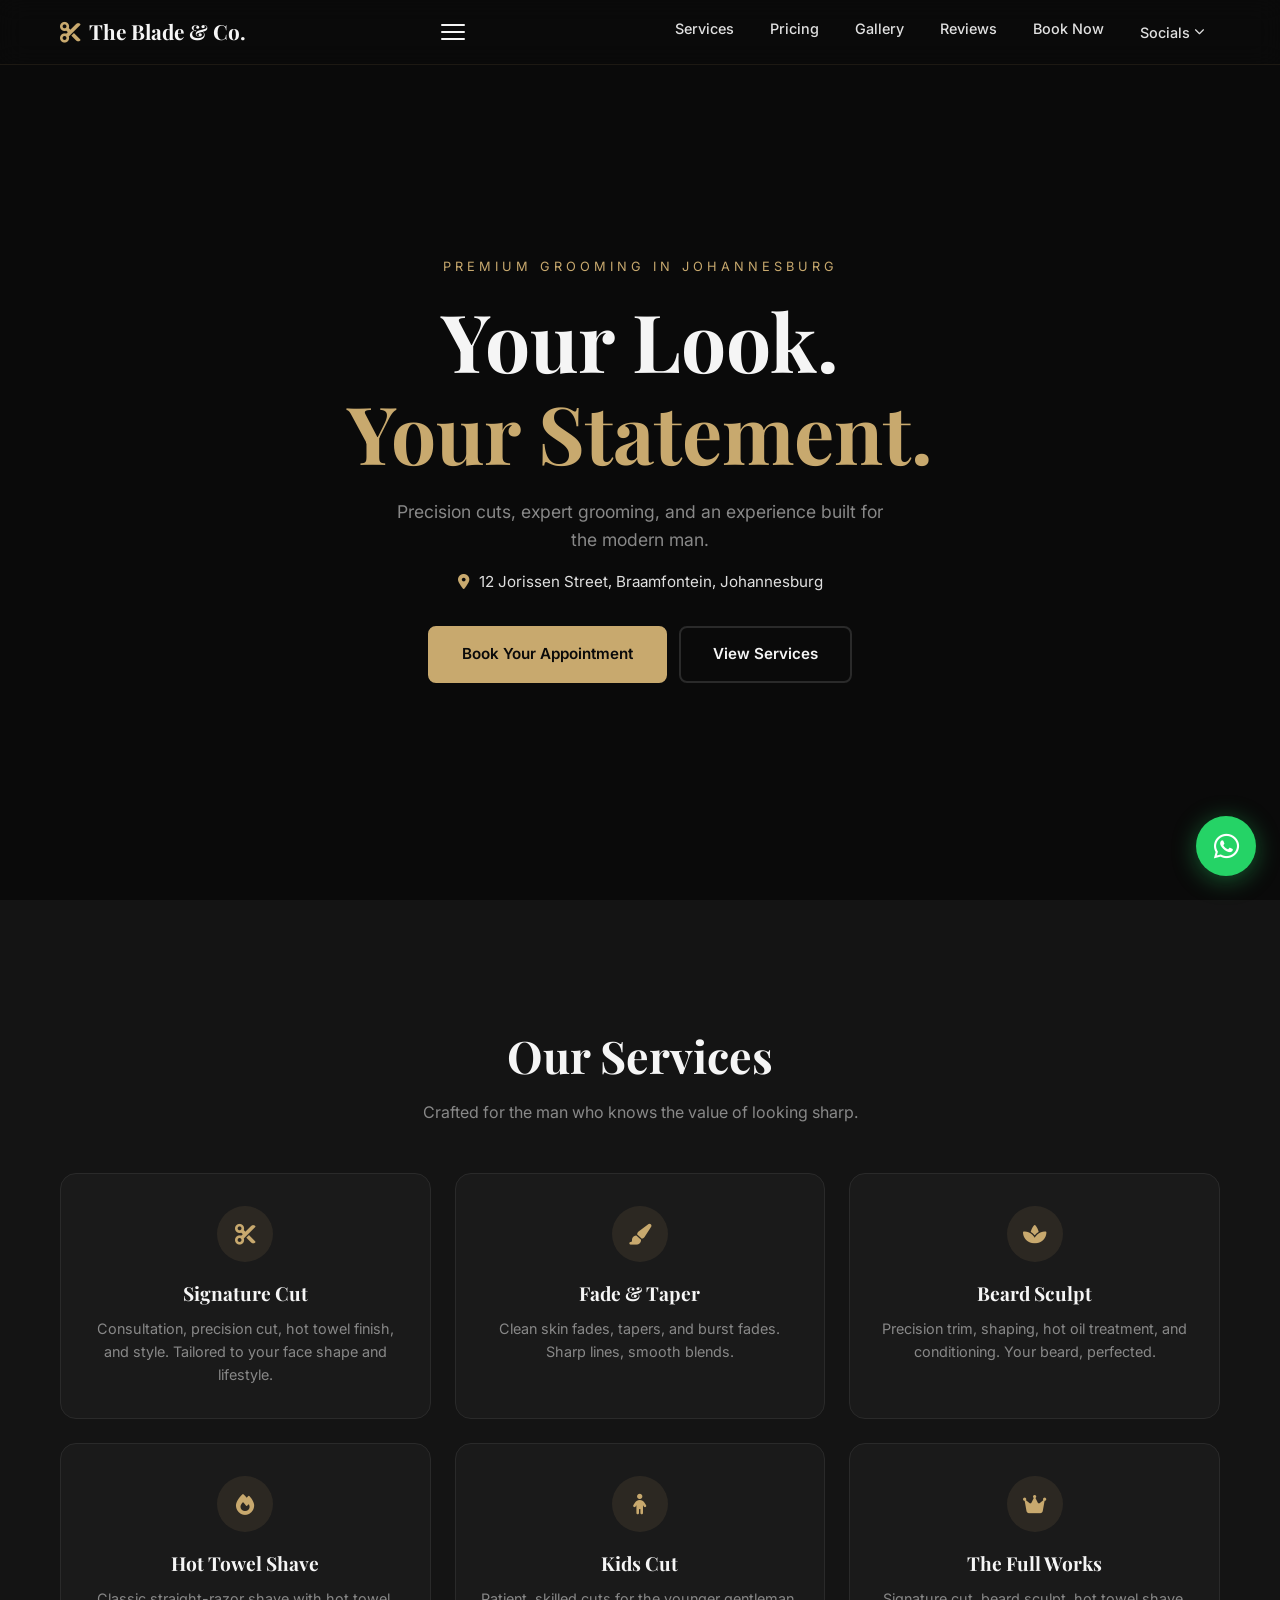
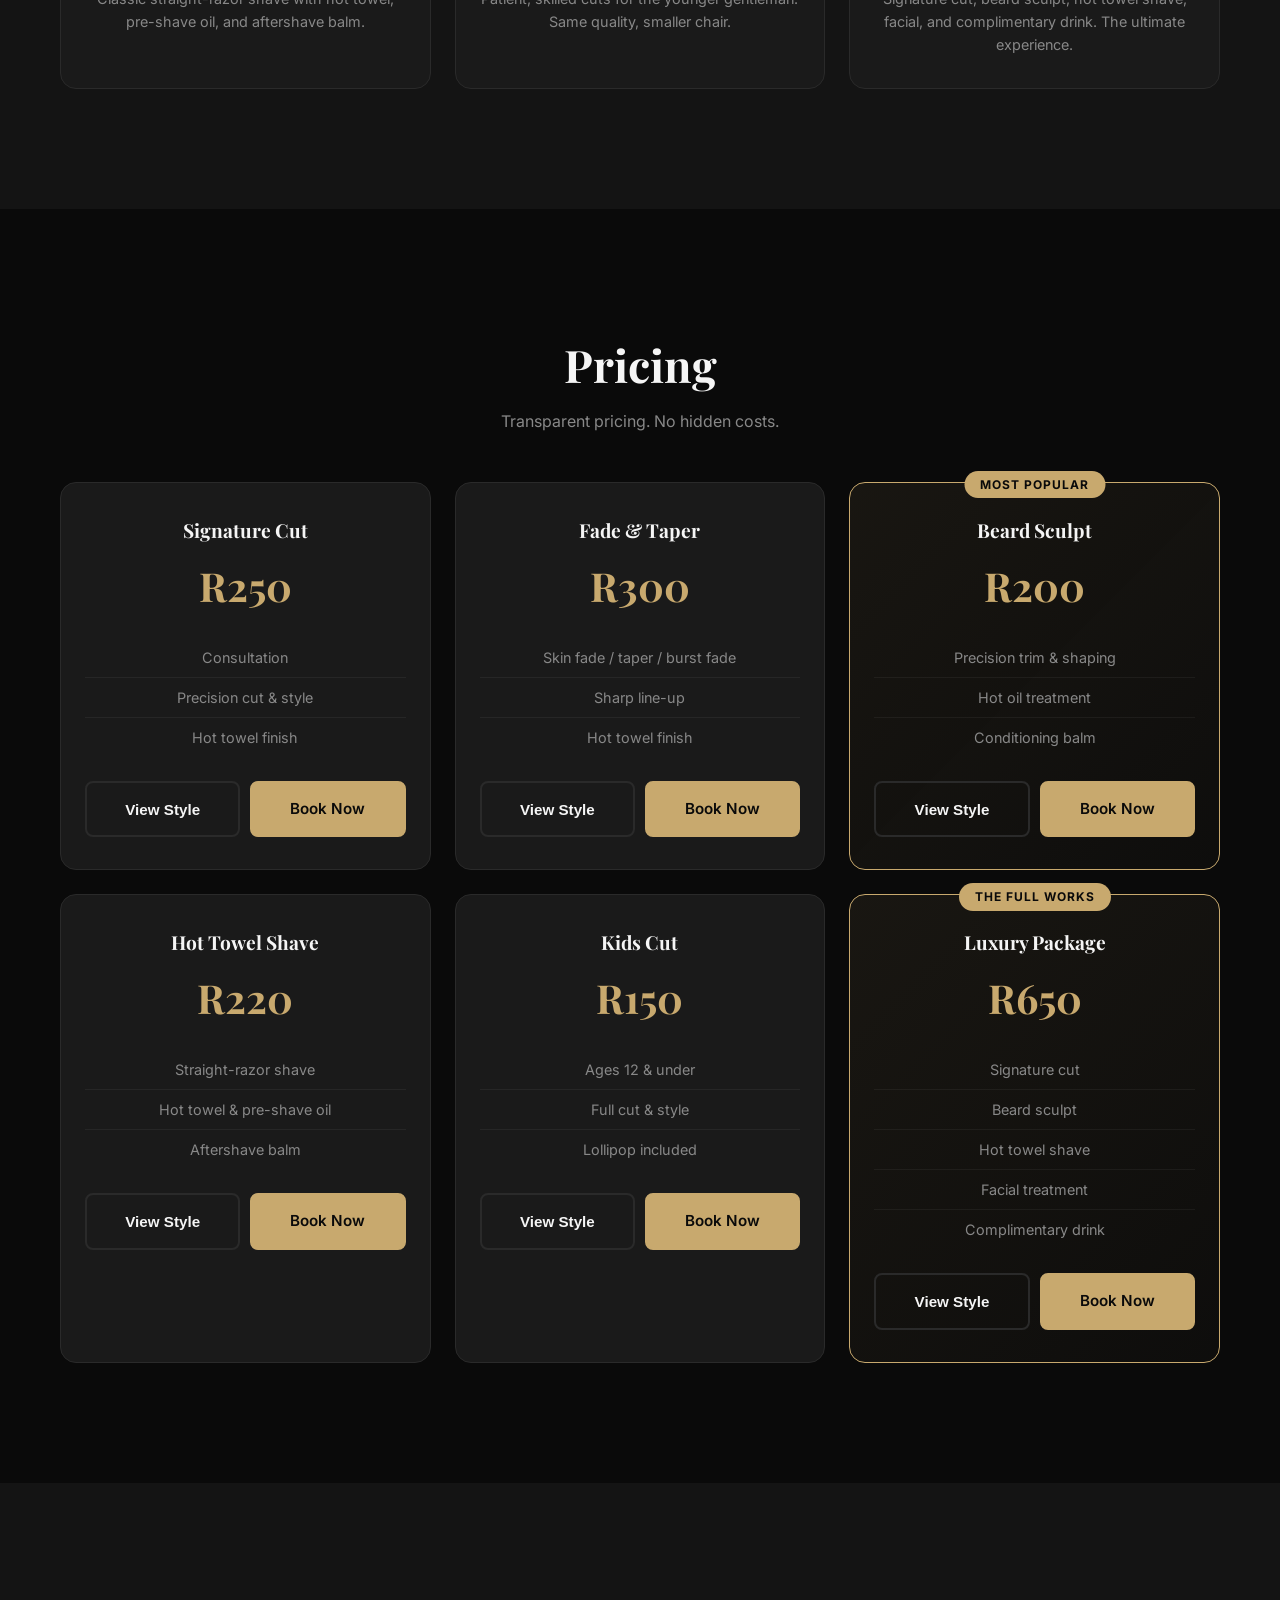
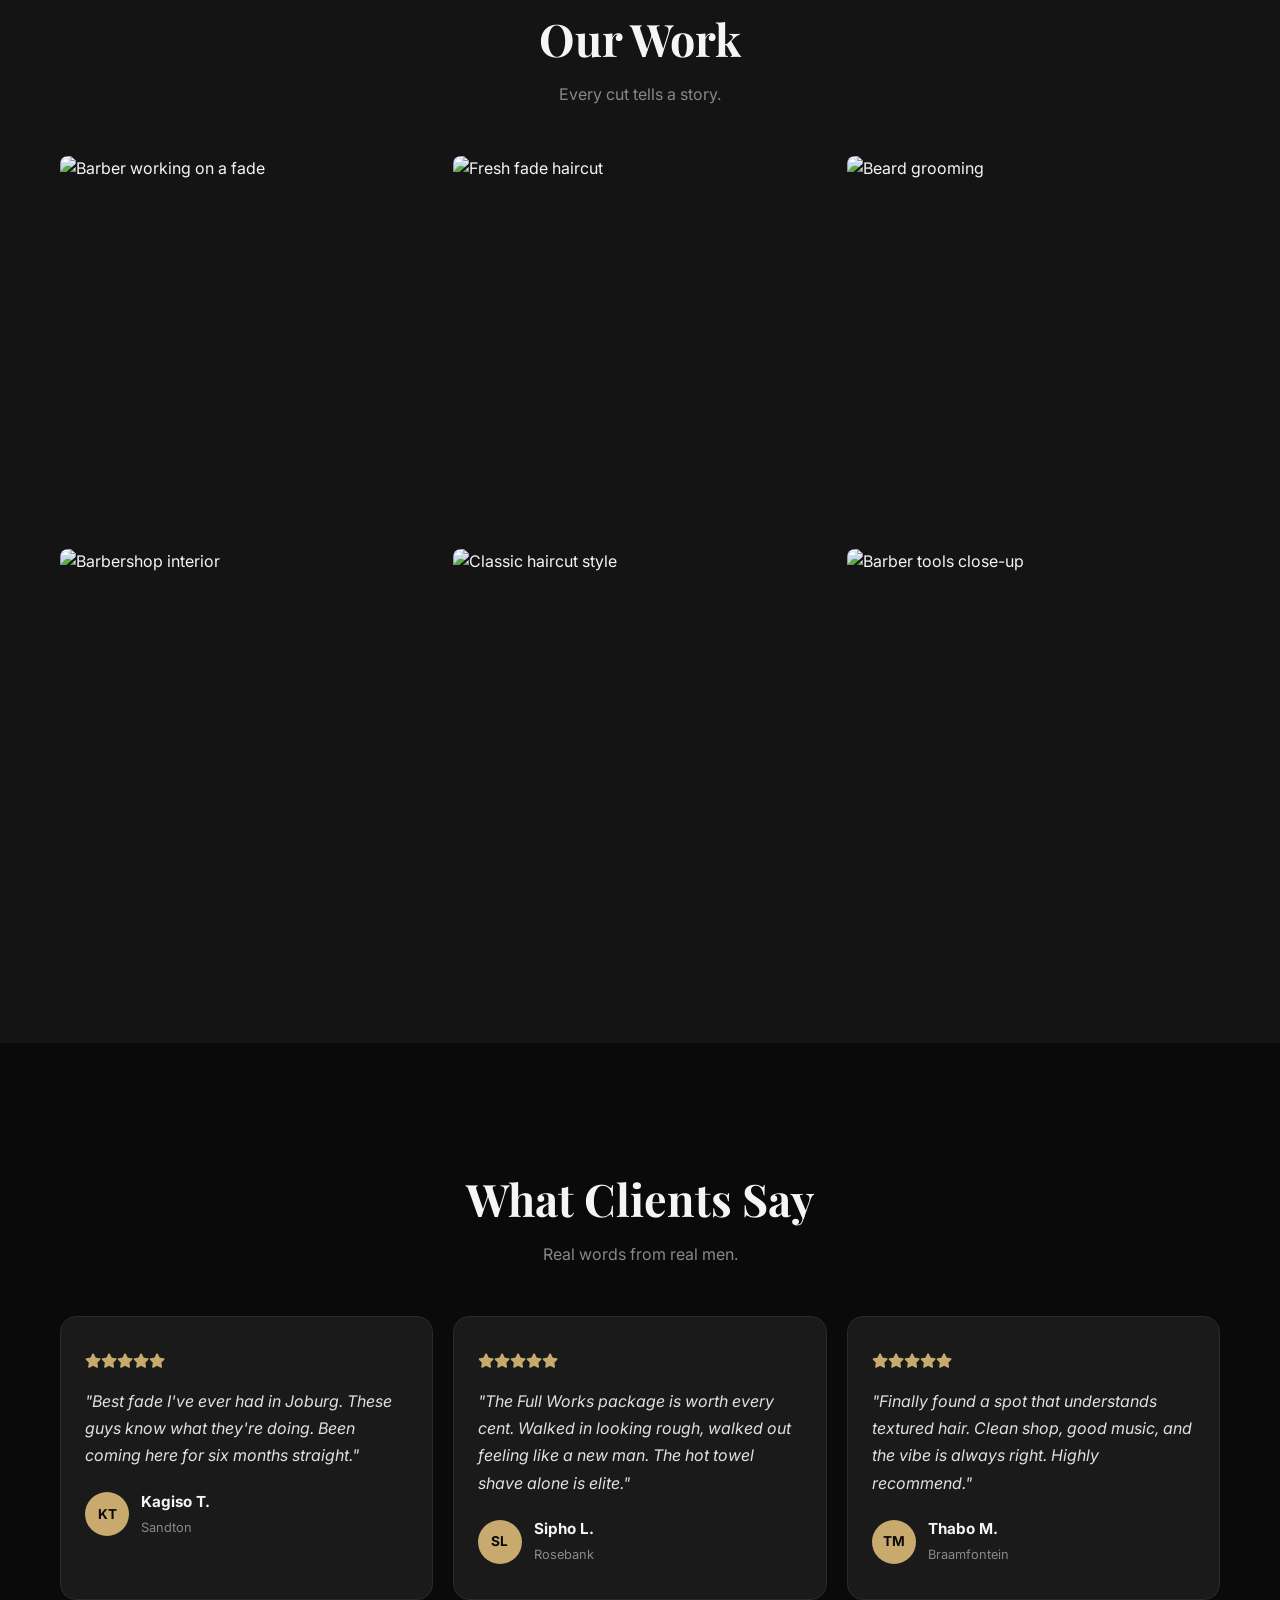
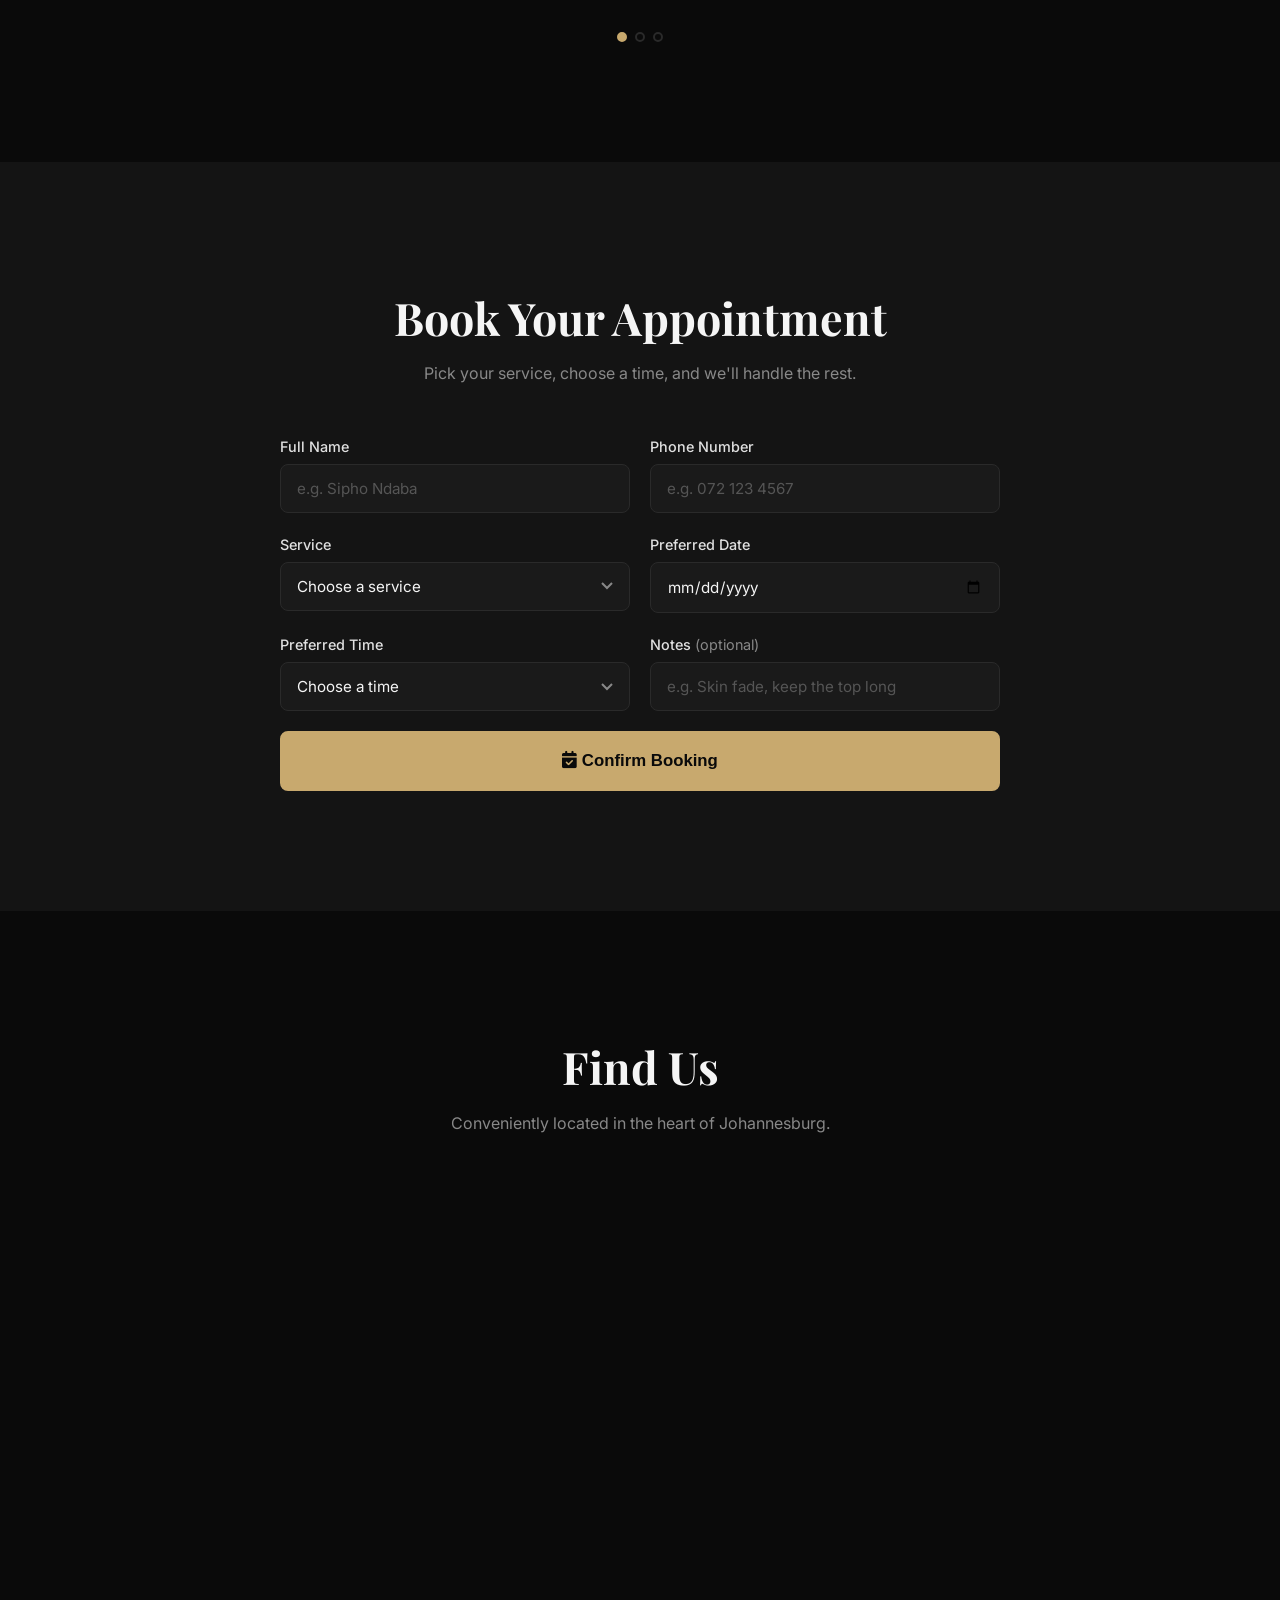
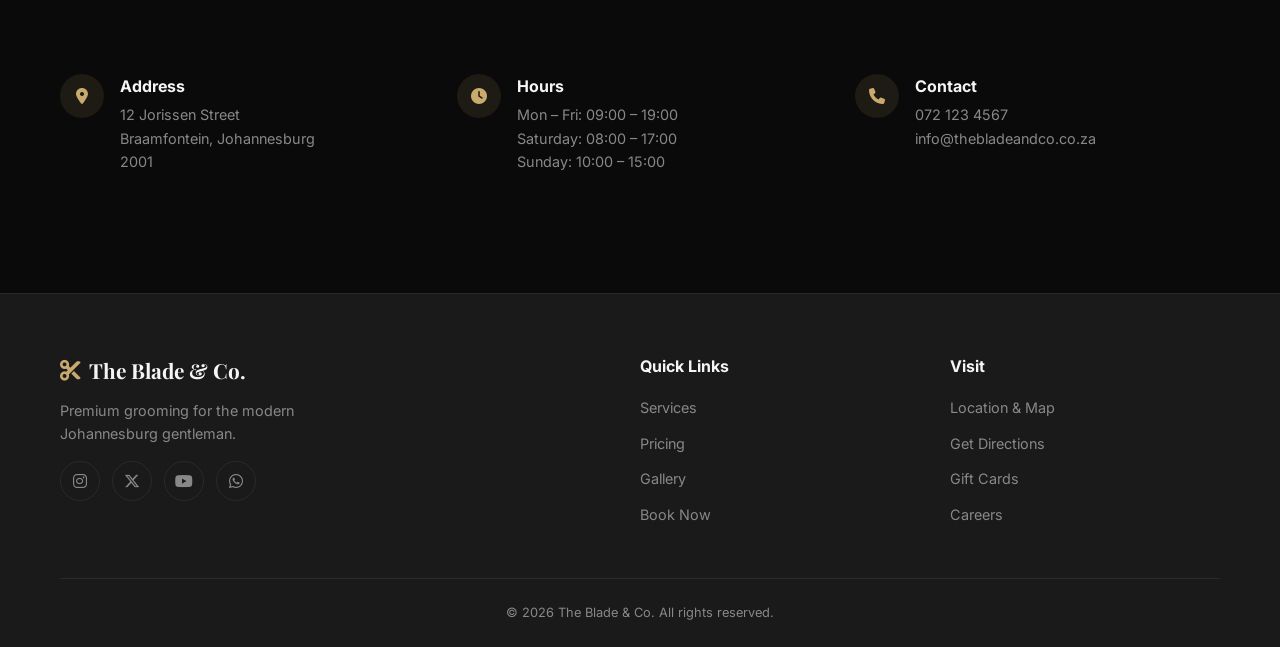
==== index.html @ 8d25466d "Fix: copy website files to repo root for GitHub Pages" ====
<!DOCTYPE html>
<html lang="en">
<head>
  <meta charset="UTF-8">
  <meta name="viewport" content="width=device-width, initial-scale=1.0">
  <title>The Blade & Co. | Premium Barbershop Johannesburg</title>
  <meta name="description" content="Premium barbershop in Johannesburg. Precision cuts, beard sculpting, and luxury grooming. Book your appointment today.">
  <link rel="preconnect" href="https://fonts.googleapis.com">
  <link rel="preconnect" href="https://fonts.gstatic.com" crossorigin>
  <link href="https://fonts.googleapis.com/css2?family=Inter:wght@400;500;600;700&family=Playfair+Display:wght@400;600;700&display=swap" rel="stylesheet">
  <link rel="stylesheet" href="https://cdnjs.cloudflare.com/ajax/libs/font-awesome/6.5.1/css/all.min.css">
  <link rel="stylesheet" href="css/style.css">
</head>
<body>

  <!-- NAV -->
  <nav class="navbar" id="navbar">
    <div class="nav-container">
      <a href="#hero" class="nav-logo">
        <i class="fas fa-cut"></i> The Blade & Co.
      </a>
      <button class="nav-toggle" id="navToggle" aria-label="Toggle menu">
        <span></span><span></span><span></span>
      </button>
      <ul class="nav-menu" id="navMenu">
        <li><a href="#services" class="nav-link">Services</a></li>
        <li><a href="#pricing" class="nav-link">Pricing</a></li>
        <li><a href="#gallery" class="nav-link">Gallery</a></li>
        <li><a href="#testimonials" class="nav-link">Reviews</a></li>
        <li><a href="#booking" class="nav-link">Book Now</a></li>
        <li class="nav-socials-item">
          <button class="nav-link nav-socials-btn" id="socialsBtn">Socials <i class="fas fa-chevron-down" style="font-size:0.65rem;margin-left:4px;"></i></button>
        </li>
      </ul>
    </div>
    <!-- Socials Dropdown -->
    <div class="socials-dropdown" id="socialsDropdown">
      <div class="socials-dropdown-inner">
        <a href="https://instagram.com/" target="_blank" rel="noopener noreferrer" aria-label="Instagram">
          <i class="fab fa-instagram"></i><span>Instagram</span>
        </a>
        <a href="https://twitter.com/" target="_blank" rel="noopener noreferrer" aria-label="Twitter / X">
          <i class="fab fa-x-twitter"></i><span>Twitter / X</span>
        </a>
        <a href="https://youtube.com/" target="_blank" rel="noopener noreferrer" aria-label="YouTube">
          <i class="fab fa-youtube"></i><span>YouTube</span>
        </a>
        <a href="https://wa.me/27721234567" target="_blank" rel="noopener noreferrer" aria-label="WhatsApp">
          <i class="fab fa-whatsapp"></i><span>WhatsApp</span>
        </a>
      </div>
    </div>
  </nav>

  <!-- HERO -->
  <header class="hero" id="hero">
    <div class="hero-overlay"></div>
    <div class="hero-content">
      <p class="hero-tagline">Premium Grooming in Johannesburg</p>
      <h1 class="hero-title">Your Look.<br><span class="gold">Your Statement.</span></h1>
      <p class="hero-sub">Precision cuts, expert grooming, and an experience built for the modern man.</p>
      <p class="hero-address"><i class="fas fa-map-marker-alt"></i> 12 Jorissen Street, Braamfontein, Johannesburg</p>
      <div class="hero-actions">
        <a href="#booking" class="btn btn-primary">Book Your Appointment</a>
        <a href="#services" class="btn btn-outline">View Services</a>
      </div>
    </div>
  </header>

  <!-- SERVICES -->
  <section class="section services" id="services">
    <div class="container">
      <h2 class="section-title">Our Services</h2>
      <p class="section-subtitle">Crafted for the man who knows the value of looking sharp.</p>
      <div class="services-grid">

        <div class="service-card">
          <div class="service-icon"><i class="fas fa-cut"></i></div>
          <h3>Signature Cut</h3>
          <p>Consultation, precision cut, hot towel finish, and style. Tailored to your face shape and lifestyle.</p>
        </div>

        <div class="service-card">
          <div class="service-icon"><i class="fas fa-paint-brush"></i></div>
          <h3>Fade & Taper</h3>
          <p>Clean skin fades, tapers, and burst fades. Sharp lines, smooth blends.</p>
        </div>

        <div class="service-card">
          <div class="service-icon"><i class="fas fa-spa"></i></div>
          <h3>Beard Sculpt</h3>
          <p>Precision trim, shaping, hot oil treatment, and conditioning. Your beard, perfected.</p>
        </div>

        <div class="service-card">
          <div class="service-icon"><i class="fas fa-fire"></i></div>
          <h3>Hot Towel Shave</h3>
          <p>Classic straight-razor shave with hot towel, pre-shave oil, and aftershave balm.</p>
        </div>

        <div class="service-card">
          <div class="service-icon"><i class="fas fa-child"></i></div>
          <h3>Kids Cut</h3>
          <p>Patient, skilled cuts for the younger gentleman. Same quality, smaller chair.</p>
        </div>

        <div class="service-card">
          <div class="service-icon"><i class="fas fa-crown"></i></div>
          <h3>The Full Works</h3>
          <p>Signature cut, beard sculpt, hot towel shave, facial, and complimentary drink. The ultimate experience.</p>
        </div>

      </div>
    </div>
  </section>

  <!-- PRICING -->
  <section class="section pricing" id="pricing">
    <div class="container">
      <h2 class="section-title">Pricing</h2>
      <p class="section-subtitle">Transparent pricing. No hidden costs.</p>
      <div class="pricing-grid">

        <div class="pricing-card">
          <h3>Signature Cut</h3>
          <div class="price">R250</div>
          <ul>
            <li>Consultation</li>
            <li>Precision cut & style</li>
            <li>Hot towel finish</li>
          </ul>
          <div class="pricing-actions">
            <button class="btn btn-outline btn-block view-style" data-image="https://images.unsplash.com/photo-1599351431202-1e0f0137899a?w=900&h=900&fit=crop">View Style</button>
            <a href="#booking" class="btn btn-primary btn-block">Book Now</a>
          </div>
        </div>

        <div class="pricing-card">
          <h3>Fade & Taper</h3>
          <div class="price">R300</div>
          <ul>
            <li>Skin fade / taper / burst fade</li>
            <li>Sharp line-up</li>
            <li>Hot towel finish</li>
          </ul>
          <div class="pricing-actions">
            <button class="btn btn-outline btn-block view-style" data-image="https://images.unsplash.com/photo-1621605815971-fbc98d665033?w=900&h=900&fit=crop">View Style</button>
            <a href="#booking" class="btn btn-primary btn-block">Book Now</a>
          </div>
        </div>

        <div class="pricing-card featured">
          <div class="featured-badge">Most Popular</div>
          <h3>Beard Sculpt</h3>
          <div class="price">R200</div>
          <ul>
            <li>Precision trim & shaping</li>
            <li>Hot oil treatment</li>
            <li>Conditioning balm</li>
          </ul>
          <div class="pricing-actions">
            <button class="btn btn-outline btn-block view-style" data-image="https://images.unsplash.com/photo-1605497788044-5a32c7078486?w=900&h=900&fit=crop">View Style</button>
            <a href="#booking" class="btn btn-primary btn-block">Book Now</a>
          </div>
        </div>

        <div class="pricing-card">
          <h3>Hot Towel Shave</h3>
          <div class="price">R220</div>
          <ul>
            <li>Straight-razor shave</li>
            <li>Hot towel & pre-shave oil</li>
            <li>Aftershave balm</li>
          </ul>
          <div class="pricing-actions">
            <button class="btn btn-outline btn-block view-style" data-image="https://images.unsplash.com/photo-1622286342621-4bd786c2447c?w=900&h=900&fit=crop">View Style</button>
            <a href="#booking" class="btn btn-primary btn-block">Book Now</a>
          </div>
        </div>

        <div class="pricing-card">
          <h3>Kids Cut</h3>
          <div class="price">R150</div>
          <ul>
            <li>Ages 12 & under</li>
            <li>Full cut & style</li>
            <li>Lollipop included</li>
          </ul>
          <div class="pricing-actions">
            <button class="btn btn-outline btn-block view-style" data-image="https://images.unsplash.com/photo-1503951914875-452162b0f3f1?w=900&h=900&fit=crop">View Style</button>
            <a href="#booking" class="btn btn-primary btn-block">Book Now</a>
          </div>
        </div>

        <div class="pricing-card featured">
          <div class="featured-badge">The Full Works</div>
          <h3>Luxury Package</h3>
          <div class="price">R650</div>
          <ul>
            <li>Signature cut</li>
            <li>Beard sculpt</li>
            <li>Hot towel shave</li>
            <li>Facial treatment</li>
            <li>Complimentary drink</li>
          </ul>
          <div class="pricing-actions">
            <button class="btn btn-outline btn-block view-style" data-image="https://images.unsplash.com/photo-1582095133179-bfd077bdb7c3?w=900&h=900&fit=crop">View Style</button>
            <a href="#booking" class="btn btn-primary btn-block">Book Now</a>
          </div>
        </div>

      </div>
    </div>
  </section>

  <!-- GALLERY -->
  <section class="section gallery" id="gallery">
    <div class="container">
      <h2 class="section-title">Our Work</h2>
      <p class="section-subtitle">Every cut tells a story.</p>
      <div class="gallery-grid">
        <div class="gallery-item"><img src="https://images.unsplash.com/photo-1599351431202-1e0f0137899a?w=600&h=600&fit=crop" alt="Barber working on a fade" loading="lazy"></div>
        <div class="gallery-item"><img src="https://images.unsplash.com/photo-1621605815971-fbc98d665033?w=600&h=600&fit=crop" alt="Fresh fade haircut" loading="lazy"></div>
        <div class="gallery-item"><img src="https://images.unsplash.com/photo-1605497788044-5a32c7078486?w=600&h=600&fit=crop" alt="Beard grooming" loading="lazy"></div>
        <div class="gallery-item"><img src="https://images.unsplash.com/photo-1622286342621-4bd786c2447c?w=600&h=600&fit=crop" alt="Barbershop interior" loading="lazy"></div>
        <div class="gallery-item"><img src="https://images.unsplash.com/photo-1503951914875-452162b0f3f1?w=600&h=600&fit=crop" alt="Classic haircut style" loading="lazy"></div>
        <div class="gallery-item"><img src="https://images.unsplash.com/photo-1582095133179-bfd077bdb7c3?w=600&h=600&fit=crop" alt="Barber tools close-up" loading="lazy"></div>
      </div>
    </div>
  </section>

  <!-- TESTIMONIALS -->
  <section class="section testimonials" id="testimonials">
    <div class="container">
      <h2 class="section-title">What Clients Say</h2>
      <p class="section-subtitle">Real words from real men.</p>
      <div class="testimonials-track" id="testimonialsTrack">
        <div class="testimonial-card">
          <div class="stars"><i class="fas fa-star"></i><i class="fas fa-star"></i><i class="fas fa-star"></i><i class="fas fa-star"></i><i class="fas fa-star"></i></div>
          <p>"Best fade I've ever had in Joburg. These guys know what they're doing. Been coming here for six months straight."</p>
          <div class="testimonial-author">
            <div class="author-avatar">KT</div>
            <div><strong>Kagiso T.</strong><span>Sandton</span></div>
          </div>
        </div>
        <div class="testimonial-card">
          <div class="stars"><i class="fas fa-star"></i><i class="fas fa-star"></i><i class="fas fa-star"></i><i class="fas fa-star"></i><i class="fas fa-star"></i></div>
          <p>"The Full Works package is worth every cent. Walked in looking rough, walked out feeling like a new man. The hot towel shave alone is elite."</p>
          <div class="testimonial-author">
            <div class="author-avatar">SL</div>
            <div><strong>Sipho L.</strong><span>Rosebank</span></div>
          </div>
        </div>
        <div class="testimonial-card">
          <div class="stars"><i class="fas fa-star"></i><i class="fas fa-star"></i><i class="fas fa-star"></i><i class="fas fa-star"></i><i class="fas fa-star"></i></div>
          <p>"Finally found a spot that understands textured hair. Clean shop, good music, and the vibe is always right. Highly recommend."</p>
          <div class="testimonial-author">
            <div class="author-avatar">TM</div>
            <div><strong>Thabo M.</strong><span>Braamfontein</span></div>
          </div>
        </div>
      </div>
      <div class="testimonial-dots" id="testimonialDots">
        <button class="dot active" data-index="0" aria-label="Review 1"></button>
        <button class="dot" data-index="1" aria-label="Review 2"></button>
        <button class="dot" data-index="2" aria-label="Review 3"></button>
      </div>
    </div>
  </section>

  <!-- BOOKING FORM -->
  <section class="section booking" id="booking">
    <div class="container">
      <h2 class="section-title">Book Your Appointment</h2>
      <p class="section-subtitle">Pick your service, choose a time, and we'll handle the rest.</p>
      <form class="booking-form" id="bookingForm">
        <div class="form-row">
          <div class="form-group">
            <label for="bookName">Full Name</label>
            <input type="text" id="bookName" name="name" placeholder="e.g. Sipho Ndaba" required>
          </div>
          <div class="form-group">
            <label for="bookPhone">Phone Number</label>
            <input type="tel" id="bookPhone" name="phone" placeholder="e.g. 072 123 4567" required>
          </div>
        </div>
        <div class="form-row">
          <div class="form-group">
            <label for="bookService">Service</label>
            <select id="bookService" name="service" required>
              <option value="" disabled selected>Choose a service</option>
              <option value="signature-cut">Signature Cut — R250</option>
              <option value="fade-taper">Fade & Taper — R300</option>
              <option value="beard-sculpt">Beard Sculpt — R200</option>
              <option value="hot-towel-shave">Hot Towel Shave — R220</option>
              <option value="kids-cut">Kids Cut — R150</option>
              <option value="full-works">The Full Works — R650</option>
            </select>
          </div>
          <div class="form-group">
            <label for="bookDate">Preferred Date</label>
            <input type="date" id="bookDate" name="date" required>
          </div>
        </div>
        <div class="form-row">
          <div class="form-group">
            <label for="bookTime">Preferred Time</label>
            <select id="bookTime" name="time" required>
              <option value="" disabled selected>Choose a time</option>
              <option value="09:00">09:00</option>
              <option value="09:30">09:30</option>
              <option value="10:00">10:00</option>
              <option value="10:30">10:30</option>
              <option value="11:00">11:00</option>
              <option value="11:30">11:30</option>
              <option value="12:00">12:00</option>
              <option value="12:30">12:30</option>
              <option value="13:00">13:00</option>
              <option value="13:30">13:30</option>
              <option value="14:00">14:00</option>
              <option value="14:30">14:30</option>
              <option value="15:00">15:00</option>
              <option value="15:30">15:30</option>
              <option value="16:00">16:00</option>
              <option value="16:30">16:30</option>
              <option value="17:00">17:00</option>
              <option value="17:30">17:30</option>
              <option value="18:00">18:00</option>
            </select>
          </div>
          <div class="form-group">
            <label for="bookNotes">Notes <span class="optional">(optional)</span></label>
            <input type="text" id="bookNotes" name="notes" placeholder="e.g. Skin fade, keep the top long">
          </div>
        </div>
        <button type="submit" class="btn btn-primary btn-block btn-lg">
          <i class="fas fa-calendar-check"></i> Confirm Booking
        </button>
      </form>
      <div class="booking-success" id="bookingSuccess">
        <i class="fas fa-check-circle"></i>
        <h3>Booking Request Sent!</h3>
        <p>We'll confirm your appointment via WhatsApp or phone within the hour.</p>
        <a href="#hero" class="btn btn-outline">Back to Top</a>
      </div>
    </div>
  </section>

  <!-- LOCATION -->
  <section class="section location" id="location">
    <div class="container">
      <h2 class="section-title">Find Us</h2>
      <p class="section-subtitle">Conveniently located in the heart of Johannesburg.</p>
      <div class="location-grid">
        <div class="location-map">
          <iframe
            src="https://www.google.com/maps/embed?pb=!1m18!1m12!1m3!1d3582.3!2d28.0473!3d-26.2041!2m3!1f0!2f0!3f0!3m2!1i1024!2i768!4f13.1!3m3!1m2!1s0x0%3A0x0!2sJohannesburg%2C%20South%20Africa!5e0!3m2!1sen!2sza!4v1700000000000!5m2!1sen!2sza"
            width="100%" height="400" style="border:0;" allowfullscreen="" loading="lazy"
            referrerpolicy="no-referrer-when-downgrade"
            title="The Blade & Co. location in Johannesburg">
          </iframe>
        </div>
        <div class="location-info">
          <div class="info-card">
            <div class="info-icon"><i class="fas fa-map-marker-alt"></i></div>
            <div>
              <h4>Address</h4>
              <p>12 Jorissen Street<br>Braamfontein, Johannesburg<br>2001</p>
            </div>
          </div>
          <div class="info-card">
            <div class="info-icon"><i class="fas fa-clock"></i></div>
            <div>
              <h4>Hours</h4>
              <p>Mon – Fri: 09:00 – 19:00<br>Saturday: 08:00 – 17:00<br>Sunday: 10:00 – 15:00</p>
            </div>
          </div>
          <div class="info-card">
            <div class="info-icon"><i class="fas fa-phone"></i></div>
            <div>
              <h4>Contact</h4>
              <p>072 123 4567<br>info@thebladeandco.co.za</p>
            </div>
          </div>
        </div>
      </div>
    </div>
  </section>

  <!-- FOOTER -->
  <footer class="footer">
    <div class="container">
      <div class="footer-grid">
        <div class="footer-brand">
          <a href="#hero" class="nav-logo"><i class="fas fa-cut"></i> The Blade & Co.</a>
          <p>Premium grooming for the modern Johannesburg gentleman.</p>
          <div class="footer-social">
            <a href="https://instagram.com/" target="_blank" rel="noopener noreferrer" aria-label="Instagram"><i class="fab fa-instagram"></i></a>
            <a href="https://twitter.com/" target="_blank" rel="noopener noreferrer" aria-label="Twitter / X"><i class="fab fa-x-twitter"></i></a>
            <a href="https://youtube.com/" target="_blank" rel="noopener noreferrer" aria-label="YouTube"><i class="fab fa-youtube"></i></a>
            <a href="https://wa.me/27721234567" target="_blank" rel="noopener noreferrer" aria-label="WhatsApp"><i class="fab fa-whatsapp"></i></a>
          </div>
        </div>
        <div class="footer-links">
          <h4>Quick Links</h4>
          <ul>
            <li><a href="#services">Services</a></li>
            <li><a href="#pricing">Pricing</a></li>
            <li><a href="#gallery">Gallery</a></li>
            <li><a href="#booking">Book Now</a></li>
          </ul>
        </div>
        <div class="footer-links">
          <h4>Visit</h4>
          <ul>
            <li><a href="#location">Location & Map</a></li>
            <li><a href="#">Get Directions</a></li>
            <li><a href="#">Gift Cards</a></li>
            <li><a href="#">Careers</a></li>
          </ul>
        </div>
      </div>
      <div class="footer-bottom">
        <p>&copy; 2026 The Blade & Co. All rights reserved.</p>
      </div>
    </div>
  </footer>

  <!-- WHATSAPP FLOATING BUTTON -->
  <a href="https://wa.me/27721234567?text=Hi%20The%20Blade%20%26%20Co.%2C%20I%27d%20like%20to%20book%20an%20appointment." class="whatsapp-float" id="whatsappBtn" target="_blank" rel="noopener noreferrer" aria-label="Chat on WhatsApp">
    <i class="fab fa-whatsapp"></i>
    <span class="whatsapp-tooltip">Chat with us</span>
  </a>

  <!-- LIGHTBOX -->
  <div class="lightbox" id="lightbox">
    <button class="lightbox-close" id="lightboxClose" aria-label="Close">&times;</button>
    <img class="lightbox-img" id="lightboxImg" src="" alt="Service style preview">
  </div>

  <script src="js/main.js"></script>
</body>
</html>
---- css/style.css ----
/* ============================================
   THE BLADE & CO. — Premium Barber Website
   Mobile-first CSS
   ============================================ */

/* ---------- RESET & BASE ---------- */
*, *::before, *::after {
  margin: 0;
  padding: 0;
  box-sizing: border-box;
}

:root {
  --black: #0a0a0a;
  --dark: #141414;
  --darker: #1a1a1a;
  --mid: #2a2a2a;
  --grey: #888;
  --light: #e0e0e0;
  --white: #f5f5f5;
  --gold: #C8A96E;
  --gold-dark: #a8894e;
  --gold-light: #d4bc88;
  --danger: #e74c3c;
  --font-body: 'Inter', -apple-system, BlinkMacSystemFont, sans-serif;
  --font-display: 'Playfair Display', Georgia, serif;
  --radius: 8px;
  --radius-lg: 16px;
  --shadow: 0 4px 24px rgba(0,0,0,0.4);
  --transition: 0.3s ease;
}

html {
  scroll-behavior: smooth;
  scroll-padding-top: 70px;
}

body {
  font-family: var(--font-body);
  background: var(--black);
  color: var(--white);
  line-height: 1.6;
  -webkit-font-smoothing: antialiased;
}

img {
  max-width: 100%;
  display: block;
}

a {
  color: var(--gold);
  text-decoration: none;
  transition: color var(--transition);
}

a:hover { color: var(--gold-light); }

ul { list-style: none; }

.container {
  width: 100%;
  max-width: 1200px;
  margin: 0 auto;
  padding: 0 20px;
}

.section {
  padding: 80px 0;
}

.section-title {
  font-family: var(--font-display);
  font-size: 2rem;
  text-align: center;
  margin-bottom: 8px;
}

.section-subtitle {
  text-align: center;
  color: var(--grey);
  margin-bottom: 48px;
  font-size: 1rem;
}

.gold { color: var(--gold); }

/* ---------- BUTTONS ---------- */
.btn {
  display: inline-block;
  padding: 14px 32px;
  border-radius: var(--radius);
  font-weight: 600;
  font-size: 0.95rem;
  cursor: pointer;
  transition: all var(--transition);
  border: 2px solid transparent;
  text-align: center;
}

.btn-primary {
  background: var(--gold);
  color: var(--black);
  border-color: var(--gold);
}

.btn-primary:hover {
  background: var(--gold-dark);
  border-color: var(--gold-dark);
  color: var(--white);
}

.btn-outline {
  background: transparent;
  color: var(--white);
  border-color: var(--mid);
}

.btn-outline:hover {
  border-color: var(--gold);
  color: var(--gold);
}

.btn-block {
  display: block;
  width: 100%;
}

.btn-lg {
  padding: 18px 32px;
  font-size: 1.05rem;
}

/* ---------- NAVBAR ---------- */
.navbar {
  position: fixed;
  top: 0;
  left: 0;
  right: 0;
  z-index: 1000;
  background: rgba(10, 10, 10, 0.9);
  backdrop-filter: blur(12px);
  -webkit-backdrop-filter: blur(12px);
  border-bottom: 1px solid rgba(200, 169, 110, 0.1);
  transition: background var(--transition);
}

.navbar.scrolled {
  background: rgba(10, 10, 10, 0.98);
  box-shadow: 0 2px 20px rgba(0,0,0,0.5);
}

.nav-container {
  max-width: 1200px;
  margin: 0 auto;
  padding: 0 20px;
  display: flex;
  align-items: center;
  justify-content: space-between;
  height: 64px;
}

.nav-logo {
  font-family: var(--font-display);
  font-size: 1.3rem;
  font-weight: 700;
  color: var(--white);
  display: flex;
  align-items: center;
  gap: 8px;
}

.nav-logo i { color: var(--gold); }

.nav-toggle {
  display: flex;
  flex-direction: column;
  gap: 5px;
  background: none;
  border: none;
  cursor: pointer;
  padding: 4px;
  z-index: 1002;
}

.nav-toggle span {
  display: block;
  width: 24px;
  height: 2px;
  background: var(--white);
  transition: all var(--transition);
  border-radius: 2px;
}

.nav-toggle.active span:nth-child(1) {
  transform: rotate(45deg) translate(5px, 5px);
}

.nav-toggle.active span:nth-child(2) {
  opacity: 0;
}

.nav-toggle.active span:nth-child(3) {
  transform: rotate(-45deg) translate(5px, -5px);
}

/* Nav menu — works at ALL screen sizes now */
.nav-menu {
  display: flex;
  gap: 4px;
}

.nav-link {
  padding: 8px 16px;
  color: var(--light);
  font-size: 0.9rem;
  font-weight: 500;
  border-radius: var(--radius);
  transition: all var(--transition);
  background: none;
  border: none;
  font-family: var(--font-body);
  cursor: pointer;
}

.nav-link:hover,
.nav-link.active {
  color: var(--gold);
  background: rgba(200, 169, 110, 0.08);
}

.nav-socials-item {
  position: relative;
}

.nav-socials-btn {
  display: flex;
  align-items: center;
}

/* Socials Dropdown */
.socials-dropdown {
  display: none;
  position: absolute;
  top: 64px;
  right: 0;
  left: 0;
  background: var(--darker);
  border-bottom: 1px solid var(--mid);
  padding: 24px;
  z-index: 1000;
}

.socials-dropdown.open {
  display: block;
}

.socials-dropdown-inner {
  max-width: 1200px;
  margin: 0 auto;
  display: flex;
  justify-content: center;
  gap: 32px;
}

.socials-dropdown a {
  display: flex;
  flex-direction: column;
  align-items: center;
  gap: 8px;
  color: var(--grey);
  padding: 12px 20px;
  border-radius: var(--radius);
  transition: all var(--transition);
  border: 1px solid var(--mid);
  min-width: 110px;
}

.socials-dropdown a:hover {
  color: var(--gold);
  border-color: var(--gold);
  background: rgba(200, 169, 110, 0.08);
  transform: translateY(-2px);
}

.socials-dropdown a i {
  font-size: 1.6rem;
}

.socials-dropdown a span {
  font-size: 0.8rem;
  font-weight: 500;
}

/* ---------- HERO ---------- */
.hero {
  position: relative;
  min-height: 100vh;
  display: flex;
  align-items: center;
  justify-content: center;
  text-align: center;
  background: url('https://images.unsplash.com/photo-1585747860019-024de09c12e4?w=1920&h=1080&fit=crop') center/cover no-repeat;
  padding: 120px 20px 80px;
}

.hero-overlay {
  position: absolute;
  inset: 0;
  background: linear-gradient(
    to bottom,
    rgba(10, 10, 10, 0.75) 0%,
    rgba(10, 10, 10, 0.85) 50%,
    rgba(10, 10, 10, 0.95) 100%
  );
}

.hero-content {
  position: relative;
  z-index: 1;
  max-width: 680px;
}

.hero-tagline {
  text-transform: uppercase;
  letter-spacing: 4px;
  font-size: 0.8rem;
  color: var(--gold);
  margin-bottom: 16px;
}

.hero-title {
  font-family: var(--font-display);
  font-size: 3rem;
  line-height: 1.15;
  margin-bottom: 20px;
}

.hero-sub {
  color: var(--grey);
  font-size: 1.1rem;
  margin-bottom: 16px;
  max-width: 500px;
  margin-left: auto;
  margin-right: auto;
}

.hero-address {
  color: var(--light);
  font-size: 0.95rem;
  margin-bottom: 32px;
}

.hero-address i {
  color: var(--gold);
  margin-right: 6px;
}

.hero-actions {
  display: flex;
  flex-direction: column;
  gap: 12px;
  align-items: center;
}

/* ---------- SERVICES ---------- */
.services { background: var(--dark); }

.services-grid {
  display: grid;
  grid-template-columns: 1fr;
  gap: 20px;
}

.service-card {
  background: var(--darker);
  border: 1px solid var(--mid);
  border-radius: var(--radius-lg);
  padding: 32px 24px;
  text-align: center;
  transition: all var(--transition);
}

.service-card:hover {
  border-color: var(--gold);
  transform: translateY(-4px);
  box-shadow: 0 8px 32px rgba(200, 169, 110, 0.1);
}

.service-icon {
  width: 56px;
  height: 56px;
  margin: 0 auto 16px;
  background: rgba(200, 169, 110, 0.1);
  border-radius: 50%;
  display: flex;
  align-items: center;
  justify-content: center;
  font-size: 1.3rem;
  color: var(--gold);
}

.service-card h3 {
  font-family: var(--font-display);
  font-size: 1.2rem;
  margin-bottom: 8px;
}

.service-card p {
  color: var(--grey);
  font-size: 0.9rem;
}

/* ---------- PRICING ---------- */
.pricing { background: var(--black); }

.pricing-grid {
  display: grid;
  grid-template-columns: 1fr;
  gap: 20px;
}

.pricing-card {
  background: var(--darker);
  border: 1px solid var(--mid);
  border-radius: var(--radius-lg);
  padding: 32px 24px;
  text-align: center;
  position: relative;
  transition: all var(--transition);
}

.pricing-card:hover {
  border-color: var(--gold);
  transform: translateY(-4px);
}

.pricing-card.featured {
  border-color: var(--gold);
  background: linear-gradient(135deg, rgba(200,169,110,0.08), rgba(200,169,110,0.02));
}

.featured-badge {
  position: absolute;
  top: -12px;
  left: 50%;
  transform: translateX(-50%);
  background: var(--gold);
  color: var(--black);
  font-size: 0.75rem;
  font-weight: 700;
  padding: 4px 16px;
  border-radius: 20px;
  text-transform: uppercase;
  letter-spacing: 1px;
}

.pricing-card h3 {
  font-family: var(--font-display);
  font-size: 1.2rem;
  margin-bottom: 8px;
}

.price {
  font-size: 2.5rem;
  font-weight: 700;
  color: var(--gold);
  margin-bottom: 20px;
  font-family: var(--font-display);
}

.pricing-card ul {
  margin-bottom: 24px;
}

.pricing-card li {
  padding: 8px 0;
  color: var(--grey);
  font-size: 0.9rem;
  border-bottom: 1px solid rgba(255,255,255,0.05);
}

.pricing-card li:last-child { border: none; }

.pricing-actions {
  display: flex;
  flex-direction: column;
  gap: 10px;
}

/* ---------- GALLERY ---------- */
.gallery { background: var(--dark); }

.gallery-grid {
  display: grid;
  grid-template-columns: 1fr 1fr;
  gap: 12px;
}

.gallery-item {
  border-radius: var(--radius);
  overflow: hidden;
  aspect-ratio: 1;
  cursor: pointer;
}

.gallery-item img {
  width: 100%;
  height: 100%;
  object-fit: cover;
  transition: transform 0.5s ease;
}

.gallery-item:hover img {
  transform: scale(1.08);
}

/* ---------- TESTIMONIALS ---------- */
.testimonials { background: var(--black); overflow: hidden; }

.testimonials-track {
  display: flex;
  gap: 20px;
  transition: transform 0.5s ease;
  padding-bottom: 8px;
}

.testimonial-card {
  min-width: 100%;
  background: var(--darker);
  border: 1px solid var(--mid);
  border-radius: var(--radius-lg);
  padding: 32px 24px;
}

.stars {
  color: var(--gold);
  margin-bottom: 16px;
  font-size: 0.9rem;
}

.testimonial-card p {
  color: var(--light);
  font-size: 1rem;
  line-height: 1.7;
  margin-bottom: 20px;
  font-style: italic;
}

.testimonial-author {
  display: flex;
  align-items: center;
  gap: 12px;
}

.author-avatar {
  width: 44px;
  height: 44px;
  border-radius: 50%;
  background: var(--gold);
  color: var(--black);
  display: flex;
  align-items: center;
  justify-content: center;
  font-weight: 700;
  font-size: 0.85rem;
}

.testimonial-author strong {
  display: block;
  font-size: 0.95rem;
}

.testimonial-author span {
  color: var(--grey);
  font-size: 0.8rem;
}

.testimonial-dots {
  display: flex;
  justify-content: center;
  gap: 8px;
  margin-top: 24px;
}

.dot {
  width: 10px;
  height: 10px;
  border-radius: 50%;
  border: 2px solid var(--mid);
  background: transparent;
  cursor: pointer;
  transition: all var(--transition);
  padding: 0;
}

.dot.active {
  background: var(--gold);
  border-color: var(--gold);
}

/* ---------- BOOKING ---------- */
.booking { background: var(--dark); }

.booking-form {
  max-width: 720px;
  margin: 0 auto;
}

.form-row {
  display: grid;
  grid-template-columns: 1fr;
  gap: 20px;
  margin-bottom: 20px;
}

.form-group label {
  display: block;
  margin-bottom: 6px;
  font-weight: 500;
  font-size: 0.9rem;
  color: var(--light);
}

.optional {
  color: var(--grey);
  font-weight: 400;
}

.form-group input,
.form-group select {
  width: 100%;
  padding: 14px 16px;
  background: var(--darker);
  border: 1px solid var(--mid);
  border-radius: var(--radius);
  color: var(--white);
  font-family: var(--font-body);
  font-size: 0.95rem;
  transition: border-color var(--transition);
  appearance: none;
  -webkit-appearance: none;
}

.form-group select {
  background-image: url("data:image/svg+xml,%3Csvg xmlns='http://www.w3.org/2000/svg' width='12' height='8'%3E%3Cpath d='M1 1l5 5 5-5' stroke='%23888' stroke-width='2' fill='none'/%3E%3C/svg%3E");
  background-repeat: no-repeat;
  background-position: right 16px center;
  padding-right: 40px;
}

.form-group input:focus,
.form-group select:focus {
  outline: none;
  border-color: var(--gold);
}

.form-group input::placeholder {
  color: #555;
}

.booking-form .btn-lg {
  margin-top: 8px;
}

.booking-success {
  display: none;
  text-align: center;
  padding: 48px 20px;
  max-width: 480px;
  margin: 0 auto;
}

.booking-success.show {
  display: block;
}

.booking-success i {
  font-size: 3rem;
  color: var(--gold);
  margin-bottom: 16px;
}

.booking-success h3 {
  font-family: var(--font-display);
  font-size: 1.5rem;
  margin-bottom: 12px;
}

.booking-success p {
  color: var(--grey);
  margin-bottom: 24px;
}

/* ---------- LOCATION ---------- */
.location { background: var(--black); }

.location-grid {
  display: grid;
  grid-template-columns: 1fr;
  gap: 32px;
}

.location-map {
  border-radius: var(--radius-lg);
  overflow: hidden;
}

.location-map iframe {
  width: 100%;
  height: 300px;
}

.location-info {
  display: flex;
  flex-direction: column;
  gap: 20px;
}

.info-card {
  display: flex;
  gap: 16px;
  align-items: flex-start;
}

.info-icon {
  width: 44px;
  height: 44px;
  min-width: 44px;
  background: rgba(200, 169, 110, 0.1);
  border-radius: 50%;
  display: flex;
  align-items: center;
  justify-content: center;
  color: var(--gold);
}

.info-card h4 {
  font-size: 1rem;
  margin-bottom: 4px;
}

.info-card p {
  color: var(--grey);
  font-size: 0.9rem;
  line-height: 1.6;
}

/* ---------- FOOTER ---------- */
.footer {
  background: var(--darker);
  padding: 60px 0 24px;
  border-top: 1px solid var(--mid);
}

.footer-grid {
  display: grid;
  grid-template-columns: 1fr;
  gap: 40px;
  margin-bottom: 40px;
}

.footer-brand p {
  color: var(--grey);
  margin-top: 12px;
  font-size: 0.9rem;
  max-width: 280px;
}

.footer-social {
  display: flex;
  gap: 12px;
  margin-top: 16px;
}

.footer-social a {
  width: 40px;
  height: 40px;
  border-radius: 50%;
  border: 1px solid var(--mid);
  display: flex;
  align-items: center;
  justify-content: center;
  color: var(--grey);
  transition: all var(--transition);
}

.footer-social a:hover {
  border-color: var(--gold);
  color: var(--gold);
}

.footer-links h4 {
  font-size: 1rem;
  margin-bottom: 16px;
}

.footer-links li {
  margin-bottom: 10px;
}

.footer-links a {
  color: var(--grey);
  font-size: 0.9rem;
  transition: color var(--transition);
}

.footer-links a:hover { color: var(--gold); }

.footer-bottom {
  text-align: center;
  padding-top: 24px;
  border-top: 1px solid var(--mid);
  color: var(--grey);
  font-size: 0.8rem;
}

/* ---------- WHATSAPP FLOAT ---------- */
.whatsapp-float {
  position: fixed;
  bottom: 24px;
  right: 24px;
  z-index: 999;
  width: 60px;
  height: 60px;
  background: #25D366;
  border-radius: 50%;
  display: flex;
  align-items: center;
  justify-content: center;
  font-size: 1.8rem;
  color: #fff;
  box-shadow: 0 4px 24px rgba(37, 211, 102, 0.4);
  transition: all var(--transition);
  animation: whatsappPulse 2s infinite;
}

.whatsapp-float:hover {
  transform: scale(1.1);
  color: #fff;
}

.whatsapp-tooltip {
  position: absolute;
  right: 72px;
  top: 50%;
  transform: translateY(-50%);
  background: var(--white);
  color: var(--black);
  padding: 6px 14px;
  border-radius: 6px;
  font-size: 0.8rem;
  font-weight: 500;
  white-space: nowrap;
  opacity: 0;
  pointer-events: none;
  transition: opacity var(--transition);
}

.whatsapp-float:hover .whatsapp-tooltip {
  opacity: 1;
}

@keyframes whatsappPulse {
  0%, 100% { box-shadow: 0 4px 24px rgba(37, 211, 102, 0.4); }
  50% { box-shadow: 0 4px 32px rgba(37, 211, 102, 0.7); }
}

/* ---------- LIGHTBOX ---------- */
.lightbox {
  display: none;
  position: fixed;
  inset: 0;
  z-index: 2000;
  background: rgba(0, 0, 0, 0.92);
  align-items: center;
  justify-content: center;
  padding: 40px;
  cursor: pointer;
}

.lightbox.open {
  display: flex;
}

.lightbox-close {
  position: absolute;
  top: 20px;
  right: 24px;
  background: none;
  border: none;
  color: var(--white);
  font-size: 2.5rem;
  cursor: pointer;
  transition: color var(--transition);
  line-height: 1;
  z-index: 2001;
}

.lightbox-close:hover {
  color: var(--gold);
}

.lightbox-img {
  max-width: 90vw;
  max-height: 85vh;
  border-radius: var(--radius-lg);
  box-shadow: 0 8px 48px rgba(0, 0, 0, 0.6);
  object-fit: contain;
}

/* ============================================
   TABLET — 768px+
   ============================================ */
@media (min-width: 768px) {
  .section { padding: 100px 0; }

  .section-title { font-size: 2.5rem; }

  .hero-title { font-size: 4rem; }

  .hero-actions {
    flex-direction: row;
    justify-content: center;
  }

  .services-grid {
    grid-template-columns: repeat(2, 1fr);
  }

  .pricing-grid {
    grid-template-columns: repeat(2, 1fr);
  }

  .gallery-grid {
    grid-template-columns: repeat(3, 1fr);
    gap: 16px;
  }

  .testimonial-card {
    min-width: calc(50% - 10px);
  }

  .form-row {
    grid-template-columns: repeat(2, 1fr);
  }

  .location-map iframe { height: 400px; }

  .location-info {
    flex-direction: row;
    flex-wrap: wrap;
    gap: 32px;
  }

  .info-card { flex: 1; min-width: 200px; }

  .footer-grid {
    grid-template-columns: 2fr 1fr 1fr;
  }
}

/* ============================================
   DESKTOP — 1024px+
   ============================================ */
@media (min-width: 1024px) {
  .section { padding: 120px 0; }

  .section-title { font-size: 2.8rem; }

  .hero-title { font-size: 5rem; }

  .services-grid {
    grid-template-columns: repeat(3, 1fr);
    gap: 24px;
  }

  .pricing-grid {
    grid-template-columns: repeat(3, 1fr);
    gap: 24px;
  }

  .gallery-grid {
    gap: 20px;
  }

  .testimonial-card {
    min-width: calc(33.333% - 14px);
  }

  .location-map iframe { height: 450px; }

  .pricing-actions {
    flex-direction: row;
    gap: 10px;
  }

  .pricing-actions .btn {
    flex: 1;
  }
}

/* ---------- MOBILE / TABLET MENU (below 768px) ---------- */
@media (max-width: 767px) {
  .nav-menu {
    position: fixed;
    top: 0;
    right: -100%;
    width: 280px;
    height: 100vh;
    background: var(--darker);
    flex-direction: column;
    padding: 80px 32px 32px;
    gap: 4px;
    transition: right var(--transition);
    border-left: 1px solid var(--mid);
    z-index: 1001;
  }

  .nav-menu.open {
    right: 0;
  }

  .nav-link {
    padding: 14px 16px;
    font-size: 1rem;
  }

  .nav-menu::before {
    content: '';
    position: fixed;
    inset: 0;
    background: rgba(0,0,0,0.5);
    opacity: 0;
    pointer-events: none;
    transition: opacity var(--transition);
  }

  .nav-menu.open::before {
    opacity: 1;
    pointer-events: auto;
  }

  .socials-dropdown-inner {
    flex-wrap: wrap;
    gap: 16px;
  }

  .socials-dropdown a {
    min-width: 90px;
    padding: 10px 14px;
  }
}
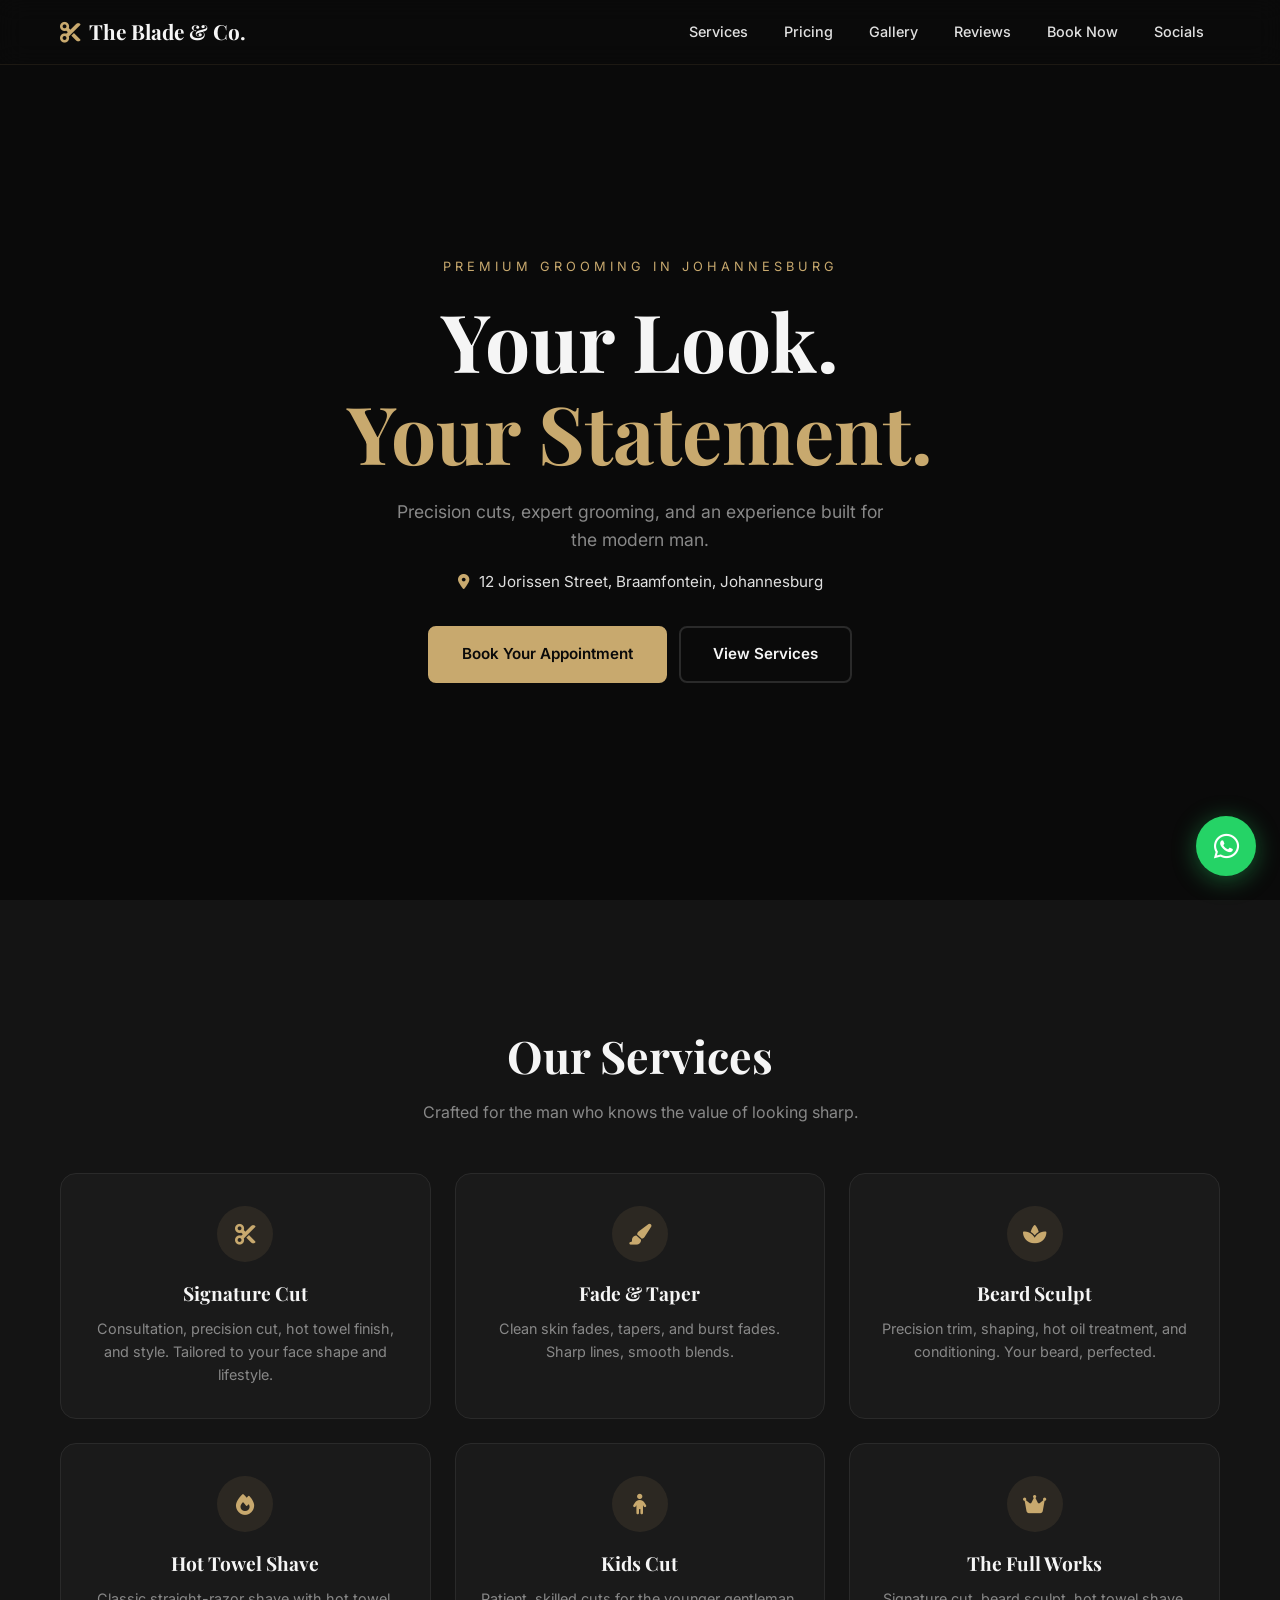
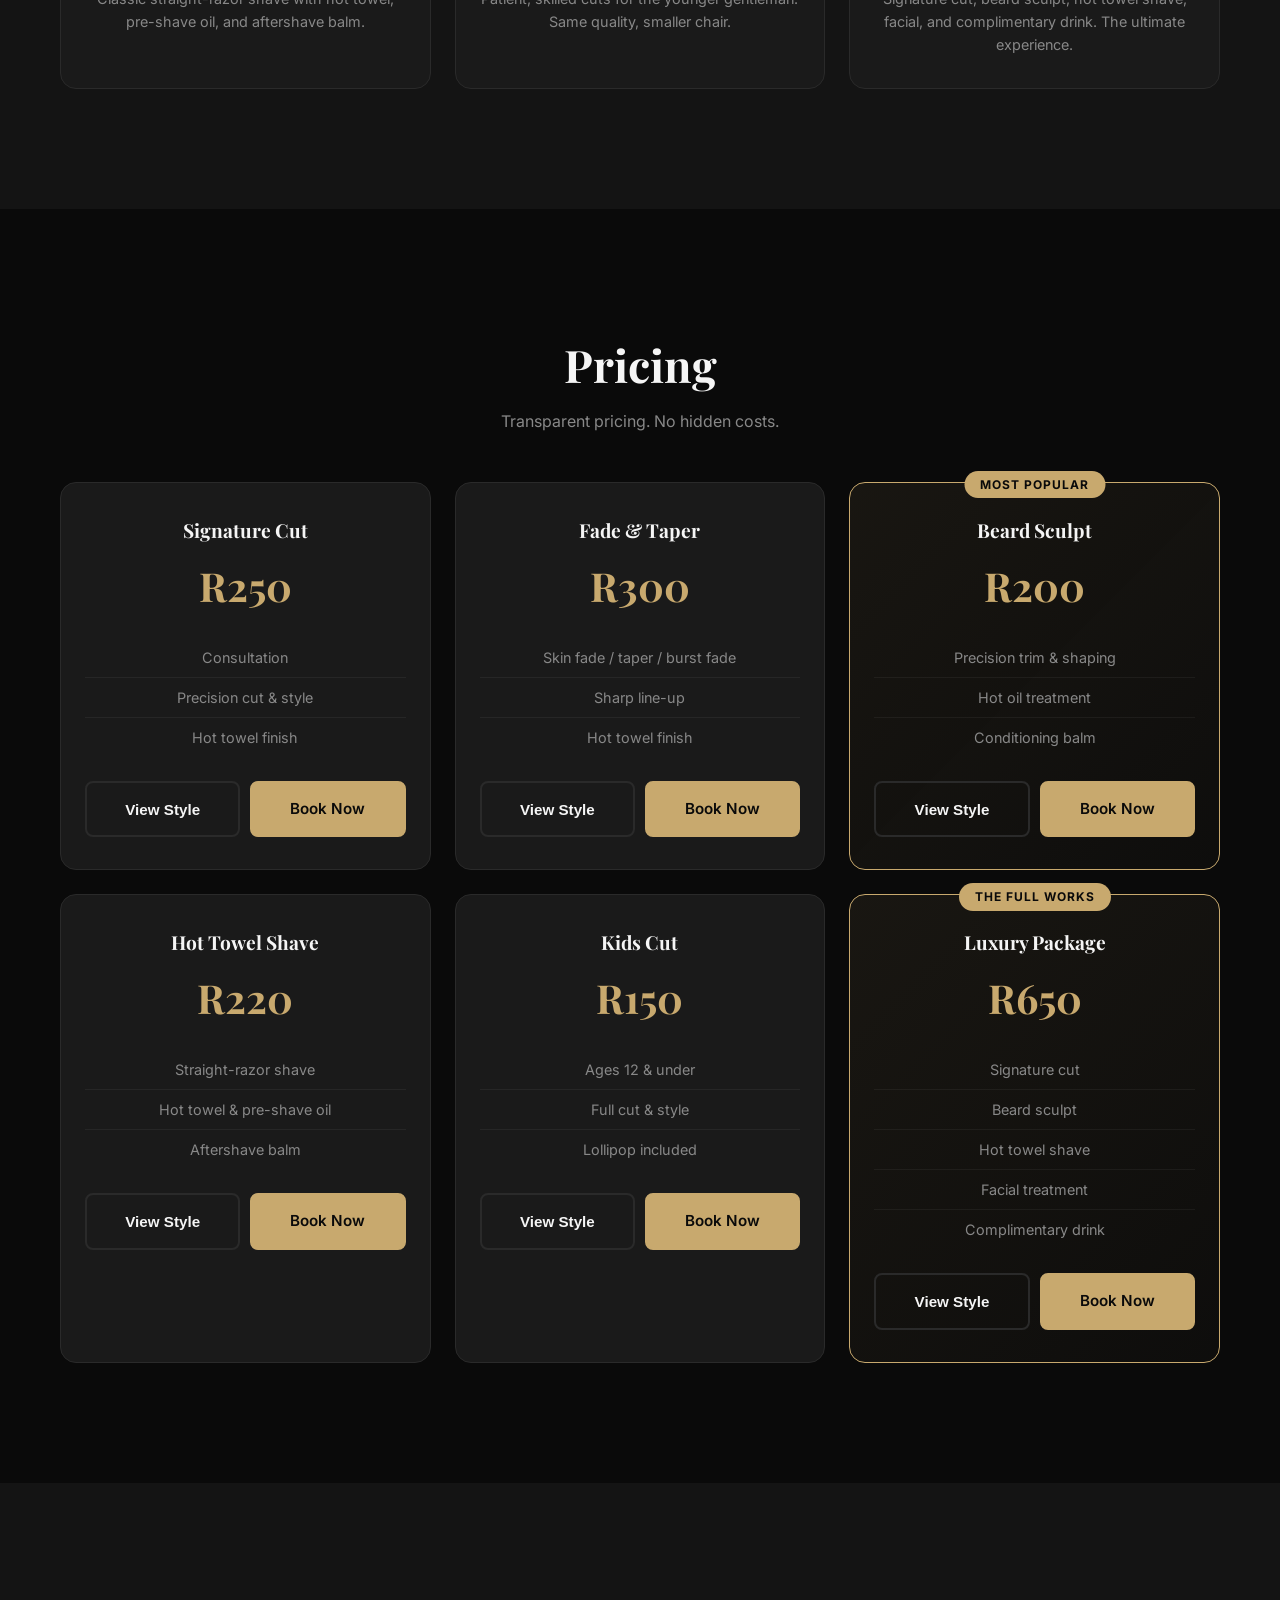
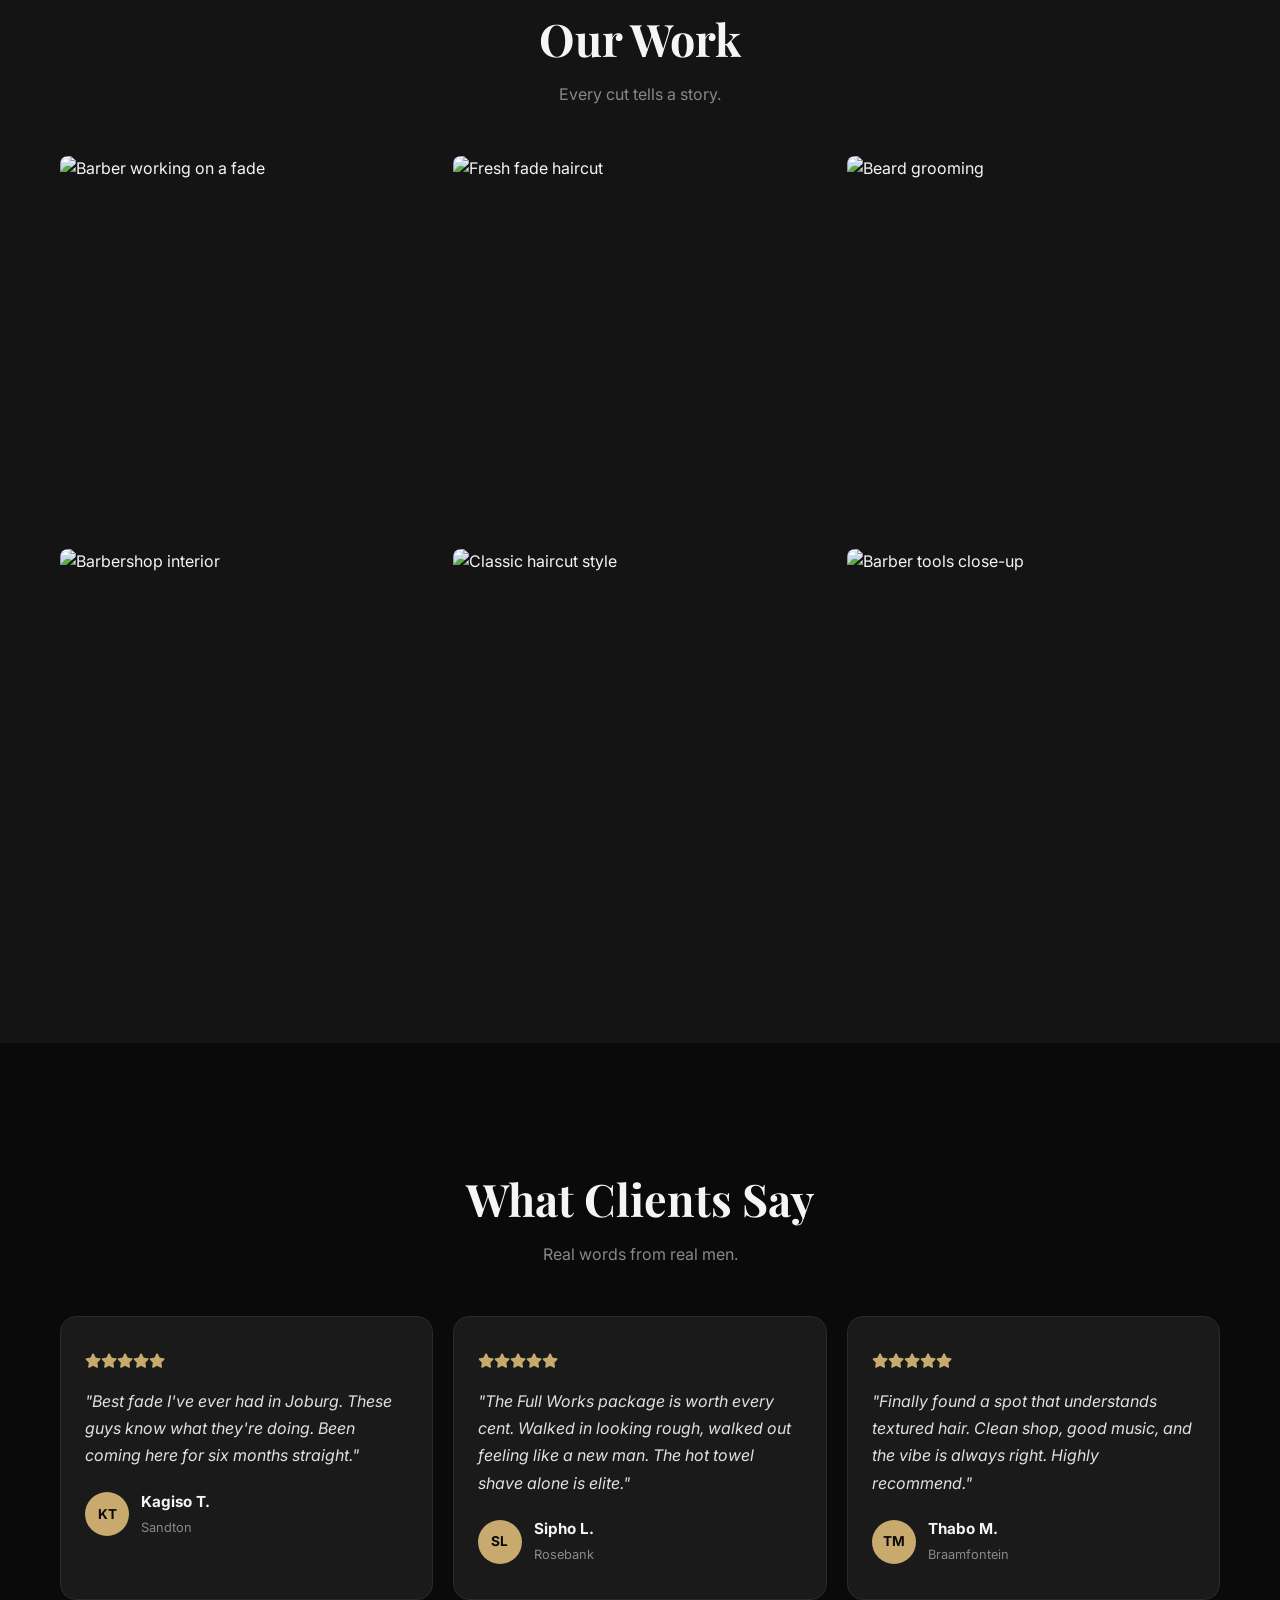
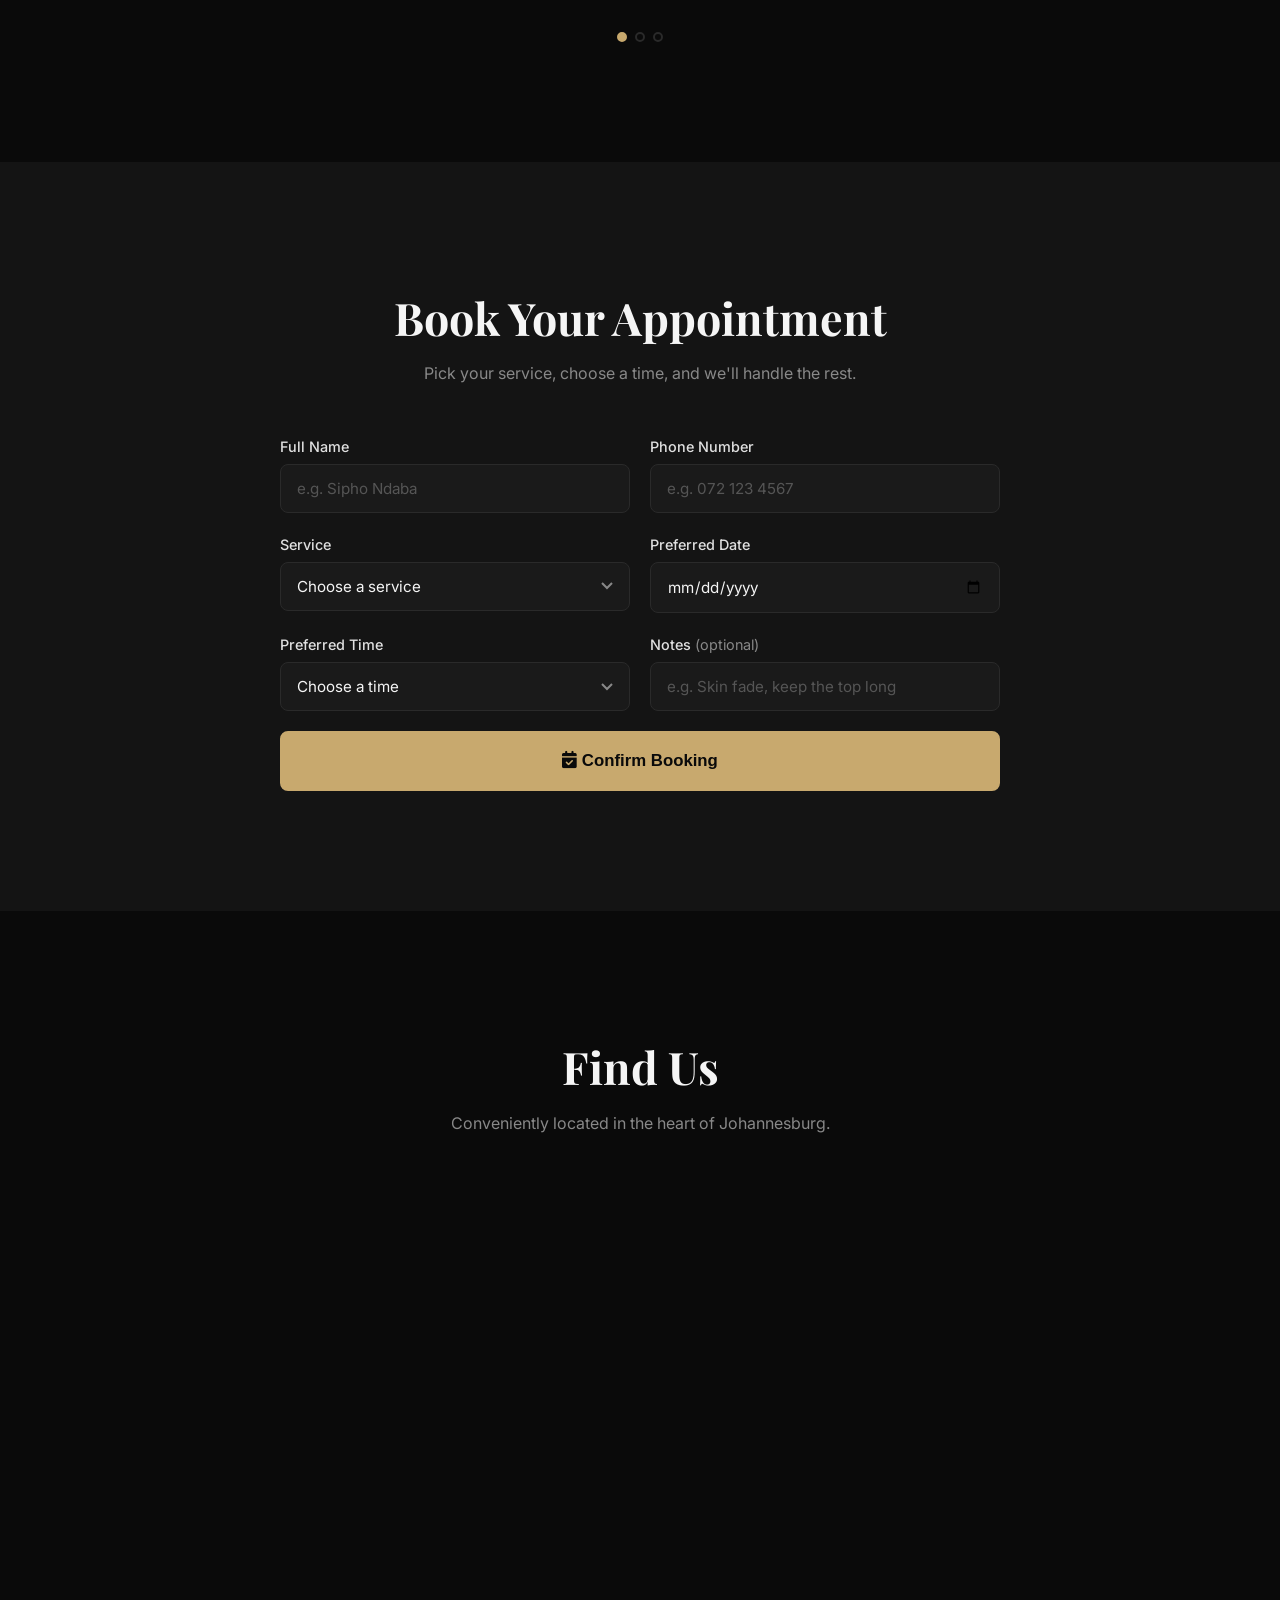
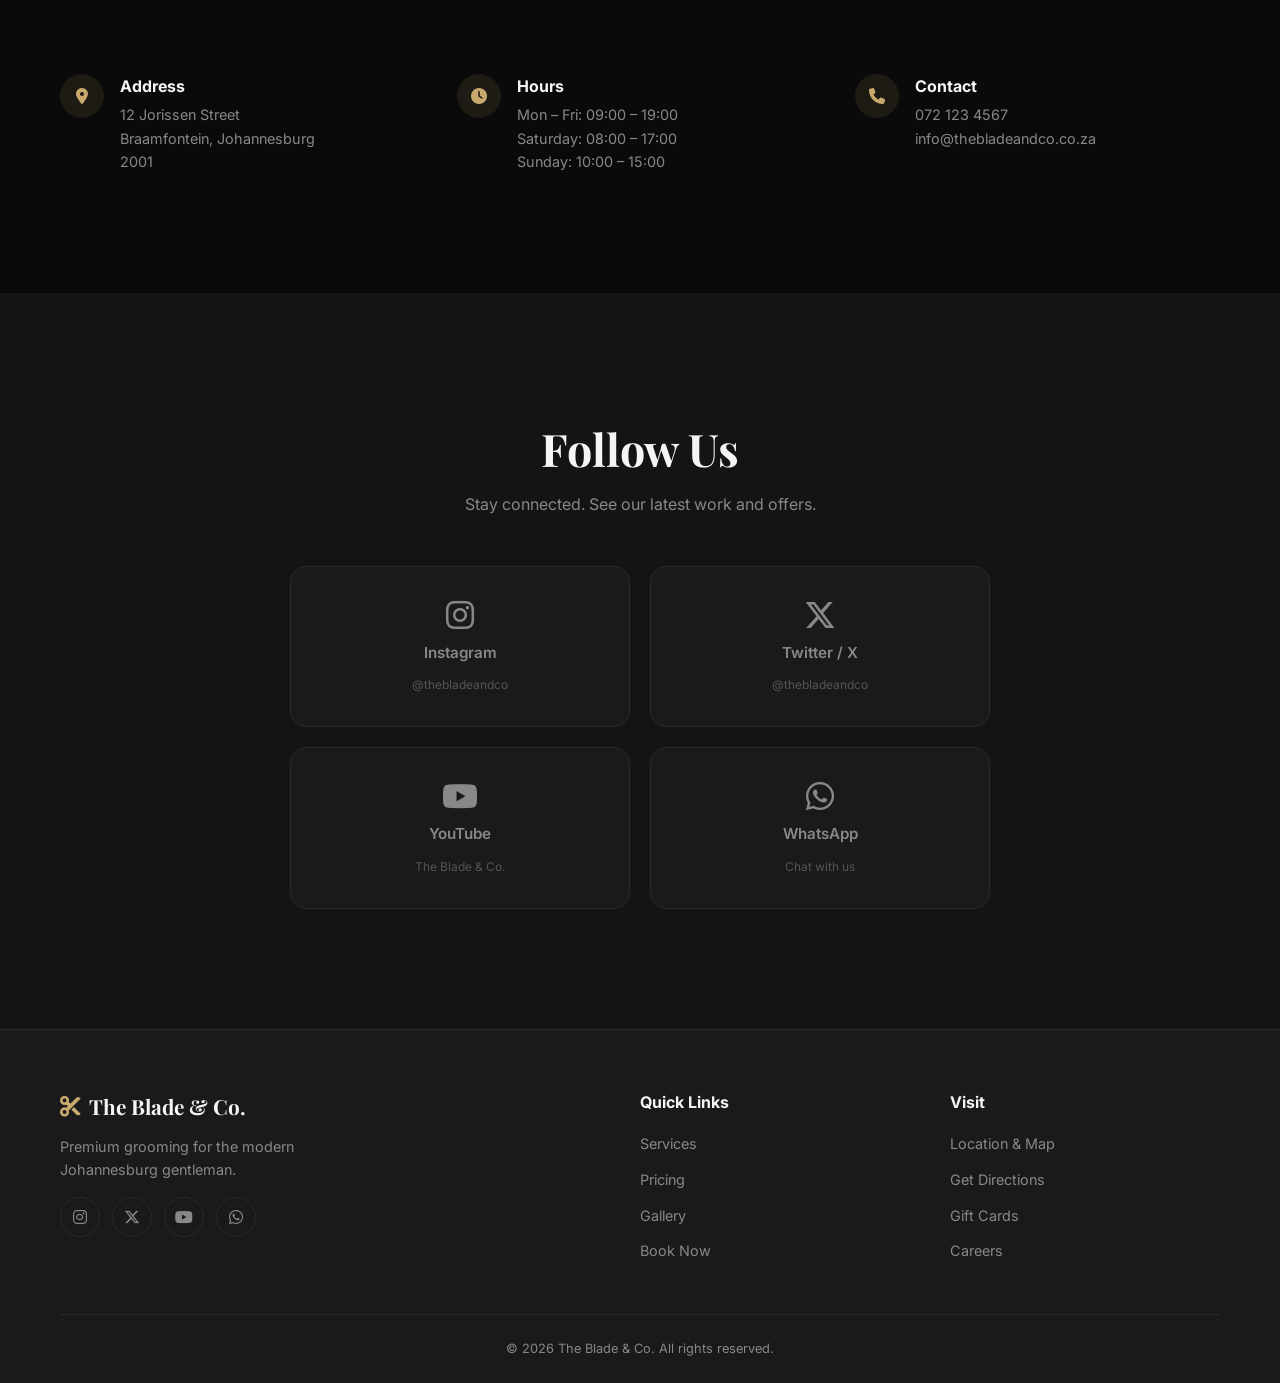
==== commit b2d71fa3: "Fix: hide hamburger on desktop, socials as scroll-to section" ====
--- a/index.html
+++ b/index.html
@@ -28,27 +28,8 @@
         <li><a href="#gallery" class="nav-link">Gallery</a></li>
         <li><a href="#testimonials" class="nav-link">Reviews</a></li>
         <li><a href="#booking" class="nav-link">Book Now</a></li>
-        <li class="nav-socials-item">
-          <button class="nav-link nav-socials-btn" id="socialsBtn">Socials <i class="fas fa-chevron-down" style="font-size:0.65rem;margin-left:4px;"></i></button>
-        </li>
+        <li><a href="#socials" class="nav-link">Socials</a></li>
       </ul>
-    </div>
-    <!-- Socials Dropdown -->
-    <div class="socials-dropdown" id="socialsDropdown">
-      <div class="socials-dropdown-inner">
-        <a href="https://instagram.com/" target="_blank" rel="noopener noreferrer" aria-label="Instagram">
-          <i class="fab fa-instagram"></i><span>Instagram</span>
-        </a>
-        <a href="https://twitter.com/" target="_blank" rel="noopener noreferrer" aria-label="Twitter / X">
-          <i class="fab fa-x-twitter"></i><span>Twitter / X</span>
-        </a>
-        <a href="https://youtube.com/" target="_blank" rel="noopener noreferrer" aria-label="YouTube">
-          <i class="fab fa-youtube"></i><span>YouTube</span>
-        </a>
-        <a href="https://wa.me/27721234567" target="_blank" rel="noopener noreferrer" aria-label="WhatsApp">
-          <i class="fab fa-whatsapp"></i><span>WhatsApp</span>
-        </a>
-      </div>
     </div>
   </nav>
 
@@ -387,6 +368,36 @@
     </div>
   </section>
 
+  <!-- SOCIALS -->
+  <section class="section socials" id="socials">
+    <div class="container">
+      <h2 class="section-title">Follow Us</h2>
+      <p class="section-subtitle">Stay connected. See our latest work and offers.</p>
+      <div class="socials-grid">
+        <a href="https://instagram.com/" target="_blank" rel="noopener noreferrer" class="social-card" aria-label="Instagram">
+          <i class="fab fa-instagram"></i>
+          <span>Instagram</span>
+          <small>@thebladeandco</small>
+        </a>
+        <a href="https://twitter.com/" target="_blank" rel="noopener noreferrer" class="social-card" aria-label="Twitter / X">
+          <i class="fab fa-x-twitter"></i>
+          <span>Twitter / X</span>
+          <small>@thebladeandco</small>
+        </a>
+        <a href="https://youtube.com/" target="_blank" rel="noopener noreferrer" class="social-card" aria-label="YouTube">
+          <i class="fab fa-youtube"></i>
+          <span>YouTube</span>
+          <small>The Blade & Co.</small>
+        </a>
+        <a href="https://wa.me/27721234567" target="_blank" rel="noopener noreferrer" class="social-card" aria-label="WhatsApp">
+          <i class="fab fa-whatsapp"></i>
+          <span>WhatsApp</span>
+          <small>Chat with us</small>
+        </a>
+      </div>
+    </div>
+  </section>
+
   <!-- FOOTER -->
   <footer class="footer">
     <div class="container">
--- a/css/style.css
+++ b/css/style.css
@@ -229,67 +229,49 @@
   background: rgba(200, 169, 110, 0.08);
 }
 
-.nav-socials-item {
-  position: relative;
-}
-
-.nav-socials-btn {
-  display: flex;
-  align-items: center;
-}
-
-/* Socials Dropdown */
-.socials-dropdown {
-  display: none;
-  position: absolute;
-  top: 64px;
-  right: 0;
-  left: 0;
+/* ---------- SOCIALS SECTION ---------- */
+.socials { background: var(--dark); }
+
+.socials-grid {
+  display: grid;
+  grid-template-columns: 1fr 1fr;
+  gap: 20px;
+  max-width: 700px;
+  margin: 0 auto;
+}
+
+.social-card {
+  display: flex;
+  flex-direction: column;
+  align-items: center;
+  gap: 10px;
+  padding: 32px 20px;
   background: var(--darker);
-  border-bottom: 1px solid var(--mid);
-  padding: 24px;
-  z-index: 1000;
-}
-
-.socials-dropdown.open {
-  display: block;
-}
-
-.socials-dropdown-inner {
-  max-width: 1200px;
-  margin: 0 auto;
-  display: flex;
-  justify-content: center;
-  gap: 32px;
-}
-
-.socials-dropdown a {
-  display: flex;
-  flex-direction: column;
-  align-items: center;
-  gap: 8px;
-  color: var(--grey);
-  padding: 12px 20px;
-  border-radius: var(--radius);
+  border: 1px solid var(--mid);
+  border-radius: var(--radius-lg);
+  color: var(--grey);
   transition: all var(--transition);
-  border: 1px solid var(--mid);
-  min-width: 110px;
-}
-
-.socials-dropdown a:hover {
-  color: var(--gold);
+}
+
+.social-card:hover {
   border-color: var(--gold);
-  background: rgba(200, 169, 110, 0.08);
-  transform: translateY(-2px);
-}
-
-.socials-dropdown a i {
-  font-size: 1.6rem;
-}
-
-.socials-dropdown a span {
-  font-size: 0.8rem;
-  font-weight: 500;
+  color: var(--gold);
+  transform: translateY(-4px);
+  box-shadow: 0 8px 32px rgba(200, 169, 110, 0.1);
+}
+
+.social-card i {
+  font-size: 2rem;
+}
+
+.social-card span {
+  font-weight: 600;
+  font-size: 0.95rem;
+}
+
+.social-card small {
+  font-size: 0.75rem;
+  color: #555;
 }
 
 /* ---------- HERO ---------- */
@@ -913,6 +895,8 @@
    TABLET — 768px+
    ============================================ */
 @media (min-width: 768px) {
+  .nav-toggle { display: none; }
+
   .section { padding: 100px 0; }
 
   .section-title { font-size: 2.5rem; }
